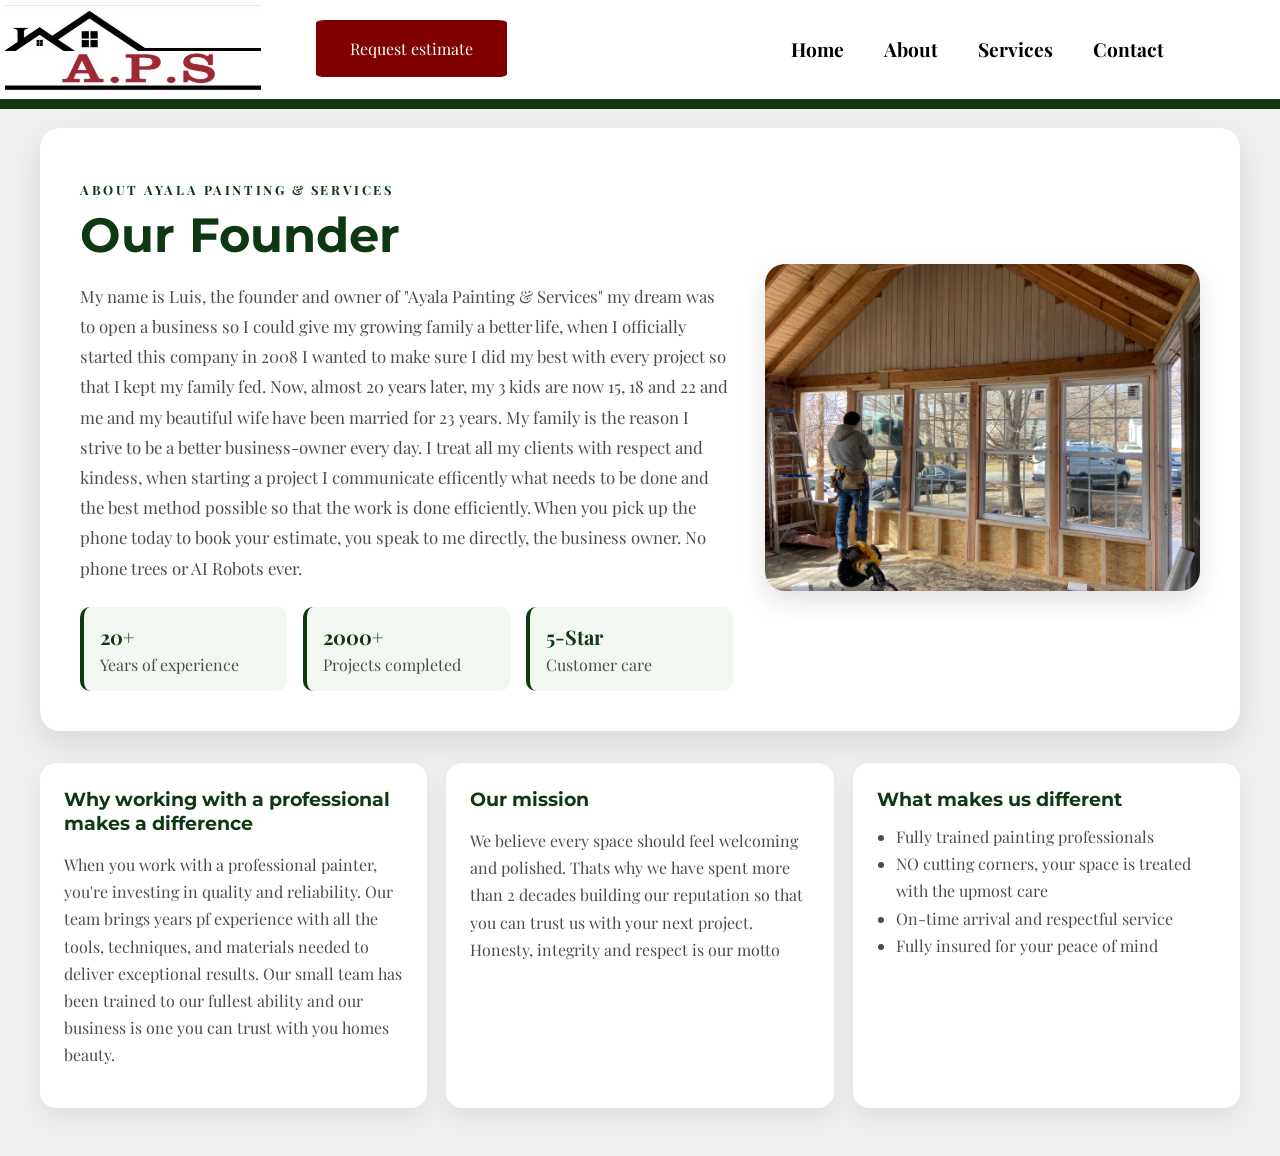
==== about-page.html @ bc52e9c2 "Initial website upload" ====
<!DOCTYPE html>
<html lang="en">
<head>
    <meta charset="UTF-8">
    <meta name="viewport" content="width=device-width, initial-scale=1.0">
    <title>About Us | Ayala's Painting & Services </title>
    <link rel="stylesheet" href="styles.css">
    <link rel="preconnect" href="https://fonts.googleapis.com">
    <link rel="preconnect" href="https://fonts.gstatic.com" crossorigin>
    <link href="https://fonts.googleapis.com/css2?family=Montserrat:ital,wght@0,100..900;1,100..900&family=Playfair+Display:ital,wght@0,400..900;1,400..900&display=swap" rel="stylesheet">
</head>
<body>
    <div id="header">
        <img class="logo" src="foldername/foldername/better-logo.jpg" width="20%" alt="Tealist logo">
        <div class="book-now">
            <a href="contact-us.html">Request estimate</a>
        </div>
        <div class="nav-bar">
            <ul>
                <li><a href="index.html">Home</a></li>
                <li><a href="about-page.html">About</a></li>
                <li><a href="services.html">Services</a></li>
                <li><a href="contact-us.html">Contact</a></li>
            </ul>
        </div>
    </div>

    <main class="about-page">
        <section class="about-hero">
            <div class="about-text">
                <p class="eyebrow">About Ayala Painting & Services</p>
                <h1>Our Founder</h1>
                <p class="about-intro">My name is Luis, the founder and owner of "Ayala Painting & Services" my dream was to open a business so I could give my growing family a better life, when I officially started this company
                     in 2008 I wanted to make sure I did my best with every project so that I kept my family fed. Now, almost 20 years later, 
                     my 3 kids are now 15, 18 and 22 and me and my beautiful wife have been married for 23 years. My family is the reason I strive to be a better business-owner every day. I treat all my clients with respect and kindess, when starting a project I communicate efficently what needs to be done and the best method possible so that the work is done efficiently. When you pick up the phone today to book your estimate, you speak to me directly, the business owner. No phone trees or AI Robots ever.

                <div class="about-meta">
                    <div>
                        <strong>20+</strong>
                        <p>Years of experience</p>
                    </div>
                    <div>
                        <strong>2000+</strong>
                        <p>Projects completed</p>
                    </div>
                    <div>
                        <strong>5-Star</strong>
                        <p>Customer care</p>
                    </div>
                </div>
            </div>

            <div class="about-photo">
                <img src="home-image.jpg" alt="Painting team in action">
            </div>
        </section>

        <section class="about-details">
            <article class="about-detail">
                <h2> Why working with a professional makes a difference</h2>
                <p>When you work with a professional painter, you're investing in quality and reliability. Our team brings years pf experience with all the tools, techniques, and materials needed to deliver exceptional results. Our small team has been trained to our fullest ability and our business is one you can trust with you homes beauty.</p>
            </article>
            <article class="about-detail">
                <h2>Our mission</h2>
                <p>We believe every space should feel welcoming and polished. Thats why we have spent more than 2 decades building our reputation so that you can trust us with your next project. Honesty, integrity and respect is our motto </p>
            </article>
            <article class="about-detail">
                <h2>What makes us different</h2>
                <ul>
                    <li>Fully trained painting professionals</li>
                    <li>NO cutting corners, your space is treated with the upmost care</li>
                    <li>On-time arrival and respectful service</li>
                    <li>Fully insured for your peace of mind</li>
                </ul>
            </article>
        </section>
    </main>
</body>
</html>
---- styles.css ----
body{
    font-family: 'Playfair Display', serif;
    margin: auto;
    max-width: 2000px;
    padding: 0px;
    background-color: #f0f0f0;

}
@media screen and (max-width: 1000px) {
    .logo{
        object-fit: contain;
        padding: 10px;
        margin: 10px;
    }
    body {
        padding: 60px;
        margin: 0;
        width: 100%;
        font-size: .8em;

        
    }
    #header {
        position: fixed;
        top: 0;
        left: 0;
        width: 98%;
        z-index: 1000;
    }
    home{
        padding: 0;
        margin: 0;
        width: 100%;
    }
}
@media screen and (max-width: 750px) {
    .logo{
        object-fit: contain;
        padding: 10px;
        margin: 10px;
    }
    body {
        padding: 100px 20px 20px 20px;
        margin: 0;
        width: 100%;
        font-size: .8em;

        
    }
    #header {
        position: fixed;
        top: 0;
        left: 0;
        width: 100%;
        z-index: 1000;
    }
    home{
        padding: 0;
        margin: 0;
        width: 100%;
    }
    .review-container{
        display: grid;
        grid-template-columns: 1fr;
        grid-template-rows: 1fr;
        gap: 10px;
        margin: 20px;
        padding: 20px;
        height: auto;
    }
    .review{
        grid-column: 1 / -1;
       
    }
    .after-quote{
        display: grid;
        grid-template-columns: 1fr;
        grid-template-rows: 1fr;
        gap: 10px;
        margin: 10px;
        padding: 10px;
        height: auto;
    }
    .before-after div img{
        display: grid;
        grid-column: 1;
        grid-row: 1;
        width: 100%;
        height: auto;
  
 
}

.service-area-container{
   
   
    width: 100%;
    margin:auto;
    padding: 20px;
    background-color: #0d3811;
   display: grid;
    grid-column: 1 / 1;
    grid-row: 1;
    grid-template-columns: 1fr;
    grid-template-rows: 1fr;
}
.service-area-container iframe{
    width: 50%;
    height: 300px;
    margin: auto;
    padding: auto;
    margin-top: 20px;
 
}
.nav-bar{
    flex-direction: column;
   display: flex;
   margin: auto;
    padding: 10px;
}
.about-us{
   display: flex;
    flex-direction: column;
    line-height: 1.5;
     display: grid;
    grid-tempalte-columns: 1fr;

}
.about-us img{
    width: 100%;
    height: auto;
    margin: 20px;
    padding: 10px;
    grid-column: 1;
    grid-row: 1;
   

  
}
.nav-bar ul{
    flex-direction: column;
    display: flex;
    margin: 10px;
    padding: 15px;
}
.nav-bar a:hover{
    background-color: #0d3811;
    color: white;
    transition: .2s ease-in-out;
}
}






.nav-bar a{
    text-decoration: none;

    color: black;
    padding: 10px ;
    margin:10px;
    font-weight: bold;
  
    width: 20px;
   



}

.nav-bar a:hover{
   background-color: #0d3811;
   color: white;
  transition: .2s ease-in-out;
  width: 30px;
  



}
#main-content{
    background: white;
    margin: 20px;
    width: 100%;


}
.navbar a::after{
    content: "";
    display: block;
    width: 0;
    height: 2px;
    background-color: #0d3811;
   transition: transform 1s ease-in-out;
   
   

}
.nav-bar{
    display: flex;  justify-content: space-between;  align-items: center;  padding: 1rem 2rem;
font-size: 1.2em;
margin: auto;
margin-right: 5%;


}

.nav-bar ul{
    list-style-type: none;
    display: flex;
    margin: 0 auto;


}

 #header{
    display: flex;
    background-color: white;
    margin: 0;
    border-bottom: 10px solid #0d3811;
    position: fixed;
    top: 0;
   width: 100%;
   z-index: 100;



}

#header h1{
    margin: 0;
    font-size: 1.5em
}
#home{
   padding: 20px;

    background-color: white;
    
 
}

.about-page {
    padding: 8rem 2rem 3rem;
    max-width: 1200px;
    margin: 0 auto;
}

.about-hero {
    display: grid;
    grid-template-columns: 1.2fr 0.8fr;
    gap: 2rem;
    align-items: center;
    background: white;
    padding: 2.5rem;
    border-radius: 20px;
    box-shadow: 0 12px 30px rgba(13, 56, 17, 0.12);
}

.about-text .eyebrow {
    text-transform: uppercase;
    letter-spacing: 0.2em;
    color: #0d3811;
    font-weight: 700;
    font-size: 0.8rem;
    margin-bottom: 0.5rem;
}

.about-text h1 {
    font-family: 'Montserrat', sans-serif;
    font-size: clamp(2rem, 4vw, 3rem);
    color: #0d3811;
    margin: 0 0 1rem;
}

.about-intro {
    font-size: 1.05rem;
    color: #4b4b4b;
    line-height: 1.8;
    margin-bottom: 1.5rem;
}

.about-meta {
    display: grid;
    grid-template-columns: repeat(3, minmax(0, 1fr));
    gap: 1rem;
}

.about-meta div {
    background: #f3f7f1;
    border-left: 4px solid #0d3811;
    padding: 1rem;
    border-radius: 10px;
}

.about-meta strong {
    display: block;
    font-size: 1.25rem;
    color: #0d3811;
    margin-bottom: 0.25rem;
}

.about-meta p {
    margin: 0;
    color: #4b4b4b;
}

.about-photo img {
    width: 100%;
    height: 100%;
    min-height: 320px;
    object-fit: cover;
    border-radius: 20px;
    box-shadow: 0 10px 25px rgba(0, 0, 0, 0.12);
}

.about-details {
    display: grid;
    grid-template-columns: repeat(3, minmax(0, 1fr));
    gap: 1.2rem;
    margin-top: 2rem;
}

.about-detail {
    background: white;
    padding: 1.5rem;
    border-radius: 16px;
    box-shadow: 0 10px 25px rgba(13, 56, 17, 0.08);
}

.about-detail h2 {
    font-family: 'Montserrat', sans-serif;
    font-size: 1.2rem;
    color: #0d3811;
    margin-top: 0;
    margin-bottom: 0.75rem;
}

.about-detail p,
.about-detail li {
    color: #4b4b4b;
    line-height: 1.7;
}

.about-detail ul {
    padding-left: 1.2rem;
    margin: 0;
}

@media screen and (max-width: 900px) {
    .about-hero {
        grid-template-columns: 1fr;
    }

    .about-details {
        grid-template-columns: 1fr;
    }
}

@media screen and (max-width: 600px) {
    .about-page {
        padding: 7rem 1rem 2rem;
    }

    .about-hero {
        padding: 1.25rem;
    }

    .about-meta {
        grid-template-columns: 1fr;
    }
}


}
.service-title{
    text-align: center;
    font-size: 3em;
    margin: 40px;
    padding: 20px;
    color: #0d3811;

 
    
}

.home-page-img{
    width: 50%;

}
#home{
    display: flex;
    justify-content: center;
    align-items: center;
}
.view-projects{
    background-color: white;
  


margin-top: 0 auto;
padding: 5px 5px;
display: flex;
justify-content: center;
align-items: center;



}
.view-projects:hover{
    background-color: white;
    box-shadow: 0 0 10px rgba(0, 0, 0, 0.5);
    border: 2px solid #0d3811;
    transition: .2s ease-in-out;
    
}

.icon {
border: solid black;  border-width: 0 3px 3px 0;  display: inline-block;  padding: 6px;  transform: rotate(-45deg);
display: flex;
align-items: center;

justify-content: center;
margin-left: 10px;


}
.icon:hover{
    animation: slideRight 1.2s ease-in-out;
    animation-fill-mode: forwards;
}

@keyframes slideRight {
  from {
    transform: translate(0);
  }
  to {
    transform: translate(10px);
     /* Adjust distance as needed */
  }
}
.estimate-btn{
    background-color: #0d3811;
    color: white;
    border: none;
    padding: 20px;
    margin: 20px;
    cursor: pointer;
    text-align: center;
    width: 80%;

}
.home-text{
font-size: 1em;
font-weight: normal;
margin: 20px;
padding: 10px;
}
.estimate-btn:hover{
    background-color: white;
    color: #0d3811;
  border:none;
  box-shadow: 0 0 10px rgba(0, 0, 0, 0.5);
  transform:   scale(1.0);
  transition: .2s ease-in-out;
  


}
.book-now a{
    background-color: #800000;
    border-radius: 5%;
  
  
    text-decoration: none;
    color: white;
display: flex;  justify-content: space-between;  align-items: center;  padding: 1rem 2rem;
margin-top: 20px;
margin-left: 50px;
border: 2px solid #800000;
}




























    




.book-now a:hover{
    background-color: white;
    color: #800000;
    transition: ease .2s;
    
    
}

.why-choose-us{
    background-color: #fff;
    margin: 20px 0;
    padding: 20px;

   




}
.why-choose-us h2{
    text-align: center;
font-size: 2em;

line-height: 1em;
margin: 20px;




}
.why-choose-us p{
    line-height: 2em;
    font-weight: normal;
    font-size: 1.3em;
    margin: 10px 0;
    text-align: center;
    color: black;

}
.why-choose-us ul{
    display: flex;
    justify-content: space-around;
    align-items: center;
    margin: auto;
    list-style-type: bullet;
    padding: 20px;
    margin: 0 auto;
    margin-bottom: 50px;
    background-color: #0d3811DF;
    color: white;
    

}
.why-choose-us ul li{
    font-size: 1.2em;
margin: 0 20px;
align-items: center;


}
.review-container{
    display: grid;
    grid-template-columns: 1fr 1fr;
    background-color: #800000;
    margin: 20px;
    padding: 20px;
    gap: 10px;
   height: auto;

   



}
.review{
    background-color: white;
    color: black;
    text-align: center;
    padding: 30px;
    margin: 10px;
    font-size: 1.3em;
      border-radius: 10px;



}



.business-icons{
    display: flex;
    justify-content: space-around;
    align-items: center;
    margin-top: 20px;
    margin: auto;
    margin-bottom: 100px;

}
.commitment{
    font-weight: bold;
    font-size: 3em;
    text-align: center;

margin: 10px;

}
hr{
    width: 50%;
    margin: 20px auto;
}
.commitment > span{
font-weight: bold;

}

.image-gallery{
width: 100%;
height: 100%;
display: grid;
grid-template-columns: 1fr 1fr 1fr;
grid-template-rows: 1fr 1fr 1fr;
gap: 10px;



}
.logo{
    margin: 5px;

}

#main-content{
    margin: 20px 0;
    

}

.our-services > h2{
font-size: 2em;
text-align: center;
margin-bottom: 100px;
line-height: 1.5;
margin-top: 200px;



}

 .services-list{
    margin: 0 auto;
    display: grid;
    grid-template-columns: 1fr 1fr 1fr;
    grid-template-rows: 1fr;
    gap: 10px;
    margin-bottom: 300px;
    
}
.services-list > div{
border: 2px solid black;
padding: 10px;
box-shadow: 0 0 10px rgba(0, 0, 0, 0.8);
font-weight: normal;

}

.services-list > div:hover{
    background-color: #f0f0f0;
    box-shadow: 0 0 10px rgba(177, 25, 25, 0.5);
    transition: .2s ease-in-out;
    transform: scale(.95);
    border: 2px solid #800000;
    
}

.services-list  img{

width: 100%;
height: 100%;

margin: 0 auto;




}
.services-list h3{
    font-size: 1.5em;
    text-align: center;
    margin: auto;
    margin-bottom: 80px;

}


 .services-list li{
    margin: auto;
  
 }
.before-after{
    display: grid;
    grid-template-columns: 1fr 1fr;
    grid-template-rows: 1fr;
    column-gap: 10px;
    margin: 10px;

    
    
}
.before-after > h3{
   grid-row-start: 1;
   text-align: center;
   margin-bottom: 10px;
}


.insurance h4{
    font-size: 2em;
    text-align: center;
}
.insurance p{
    margin-bottom: 175px;
    font-size: 1.3em;
    margin: 20px;
    padding: 10px;


}

.contact-container{
    font-size: 1.2em;
    margin: auto;
    background-color: #0d3811;
    padding: 20px;
    display: grid;
    grid-template-columns: 1fr 1fr;
    grid-template-rows: auto;
    width: 96%;

}

.contact-container h6{
    font-size: 1.8em;
    margin: auto;
    padding: auto;
    

}
.contact-notice{
    background-color: white;
    padding: 10px;
    margin: auto;
    width: 80%;
    height: 90%;

}

.contact-notice p{
    font-size: 1.2em;
   
    margin: 20px;
    padding: 20px;
    color: black;
    display: flex;
    justify-content: center;    
    align-items: center;


}
.contact-container p{
  
font-size: 1em;


}

.contact-container .contact-text{
    background-color: white;
   
    margin: 0;


}



.phone{
    background: green;
    font-family: sans-serif;
    color: white;
    text-align: center;
    padding: 5px;
    margin: 5px;
    

}
.phone a{
    text-decoration: none;
    color: black;
}

.email-2{
    background: green;
    font-family: sans-serif;
    color: white;
    text-align: center;
    padding: 30px;
    margin: 5px;


}
.email-2 a{
    text-decoration: none;
    color: black;
}
.email-2:hover{
    background-color: white;
    color: red;
    transition: .2s ease-in-out;
    box-shadow: 0 0 10px rgba(0, 0, 0, 0.5);
}
.phone:hover{
    background-color: white;
    color: green;
    transition: .2s ease-in-out;
    box-shadow: 0 0 10px rgba(0, 0, 0, 0.5);
}





.service-area-container iframe{
   

    border: none;
    margin: auto;
    padding: auto;
    margin-top: 20px;

}
.service-area ul{
    list-style-type: bullet;
    margin: auto;
    padding: 20px;
    font-size: 1.3em;
    line-height: 2em;

}
.service-area-container{
    display: grid;
    grid-template-columns: 1fr 1fr;
    grid-template-rows: 1fr;
    gap: 10px;
    justify-content: center;
    align-items: center;
    margin: auto;
    padding: 20px;
        background-color: #0d3811;
    color: white;
   
  
  
    font-size: 1.2em;
}
.services-list a{
    text-decoration: none;
    color: #0d3811;
}
.our-services h2{
    background-color: #800000;
    color: white;
    margin: 5px;
    margin-bottom: 20px;
    padding: 10px;
    margin-top: 200px;

}

.about-us h2{
    background-color: #800000;
    color: white;
    margin: 5px;
    margin-bottom: 20px;
    padding: 10px;
    margin-top: 200px;

}
.about-us p{
    font-size: 1.2em;
    line-height: 2em;
    margin: 20px;
    padding: 10px;
    background-color: smokewhite;
}
.about-btn p{
    background-color: #0d3811;
    color: white;
    padding: 10px;
    margin: 20px;
    text-align: center;
    width: 200px;
}
.about-btn p:hover{
    background-color: white;
    color: #0d3811;
    transition: .2s ease-in-out;
    box-shadow: 0 0 10px rgba(0, 0, 0, 0.5);
}

.about-us img{
    width: 80%;
    height: auto;
    margin: 20px;
    padding: 10px;
}
.about-us{
    display: grid;
    grid-template-columns: 1fr 1fr;
}

@media screen and (max-width: 900px) {
    html {
        font-size: 16px;
    }

    body {
        margin: 0;
        padding: 140px 0 0;
        min-width: 0;
    }

    img, picture, video, iframe, embed, object {
        max-width: 100%;
        height: auto;
    }

    #header {
        display: flex;
        flex-wrap: wrap;
        justify-content: space-between;
        align-items: center;
        padding: 0.75rem 1rem;
        gap: 0.75rem;
    }

    .logo {
        max-width: 180px;
        width: auto;
        margin: 0;
    }

    .book-now {
        width: 100%;
        text-align: center;
    }

    .book-now a {
        width: auto;
        padding: 0.8rem 1rem;
        margin: 0.5rem auto;
        display: inline-block;
    }

    .nav-bar {
        width: 100%;
        margin: 0;
    }

    .nav-bar ul {
        flex-direction: row;
        flex-wrap: wrap;
        justify-content: center;
        gap: 0.5rem;
        margin: 0;
        padding: 0;
    }

    .nav-bar li {
        margin: 0;
    }

    .nav-bar a {
        padding: 0.75rem 1rem;
        margin: 0;
        font-size: 0.95rem;
    }

    #home {
        display: flex;
        flex-direction: column;
        align-items: center;
        text-align: center;
        padding: 1rem;
    }

    .home-page-img {
        width: 100%;
    }

    .home-text {
        width: 100%;
        padding: 1rem;
    }

    .estimate-btn,
    .about-btn p,
    .book-now a {
        width: auto;
        max-width: 100%;
    }

    .service-title,
    .why-choose-us h2,
    .insurance h4,
    .contact-container h6,
    .about-us h2 {
        font-size: clamp(1.4rem, 4vw, 2rem);
    }

    .review-container {
        grid-template-columns: 1fr;
        padding: 1rem;
        margin: 1rem 0;
    }

    .before-after {
        grid-template-columns: 1fr;
    }

    .before-after > h3,
    .before-after > div {
        width: 100%;
    }

    .services-list {
        grid-template-columns: 1fr;
        gap: 1rem;
        margin-bottom: 2rem;
        padding: 0 1rem;
    }

    .services-list > div {
        max-width: 100%;
        margin: 0 auto;
    }

    .service-area-container,
    .contact-container,
    .about-us,
    .why-choose-us ul,
    .image-gallery {
        grid-template-columns: 1fr;
    }

    .service-area-container {
        padding: 1rem;
        gap: 1rem;
    }

    .service-area-container iframe {
        width: 100%;
        min-height: 320px;
        height: auto;
    }

    .contact-container {
        width: 100%;
        padding: 1rem;
        gap: 1rem;
    }

    .contact-notice {
        width: 100%;
        margin: 0;
    }

    .business-icons {
        flex-direction: column;
        gap: 1rem;
    }

    .why-choose-us ul {
        flex-direction: column;
        align-items: flex-start;
        padding: 1rem;
    }

    .about-us {
        grid-template-columns: 1fr;
    }

    .about-us img {
        width: 100%;
        max-width: 420px;
        margin: 0 auto 1rem;
    }

    .about-page {
        padding: 3rem 1rem 2rem;
    }

    .about-hero,
    .about-details {
        grid-template-columns: 1fr;
    }

    .about-meta {
        grid-template-columns: 1fr;
    }

    .service-area ul {
        padding: 1rem;
    }

    footer {
        padding: 1rem;
        text-align: center;
    }
}
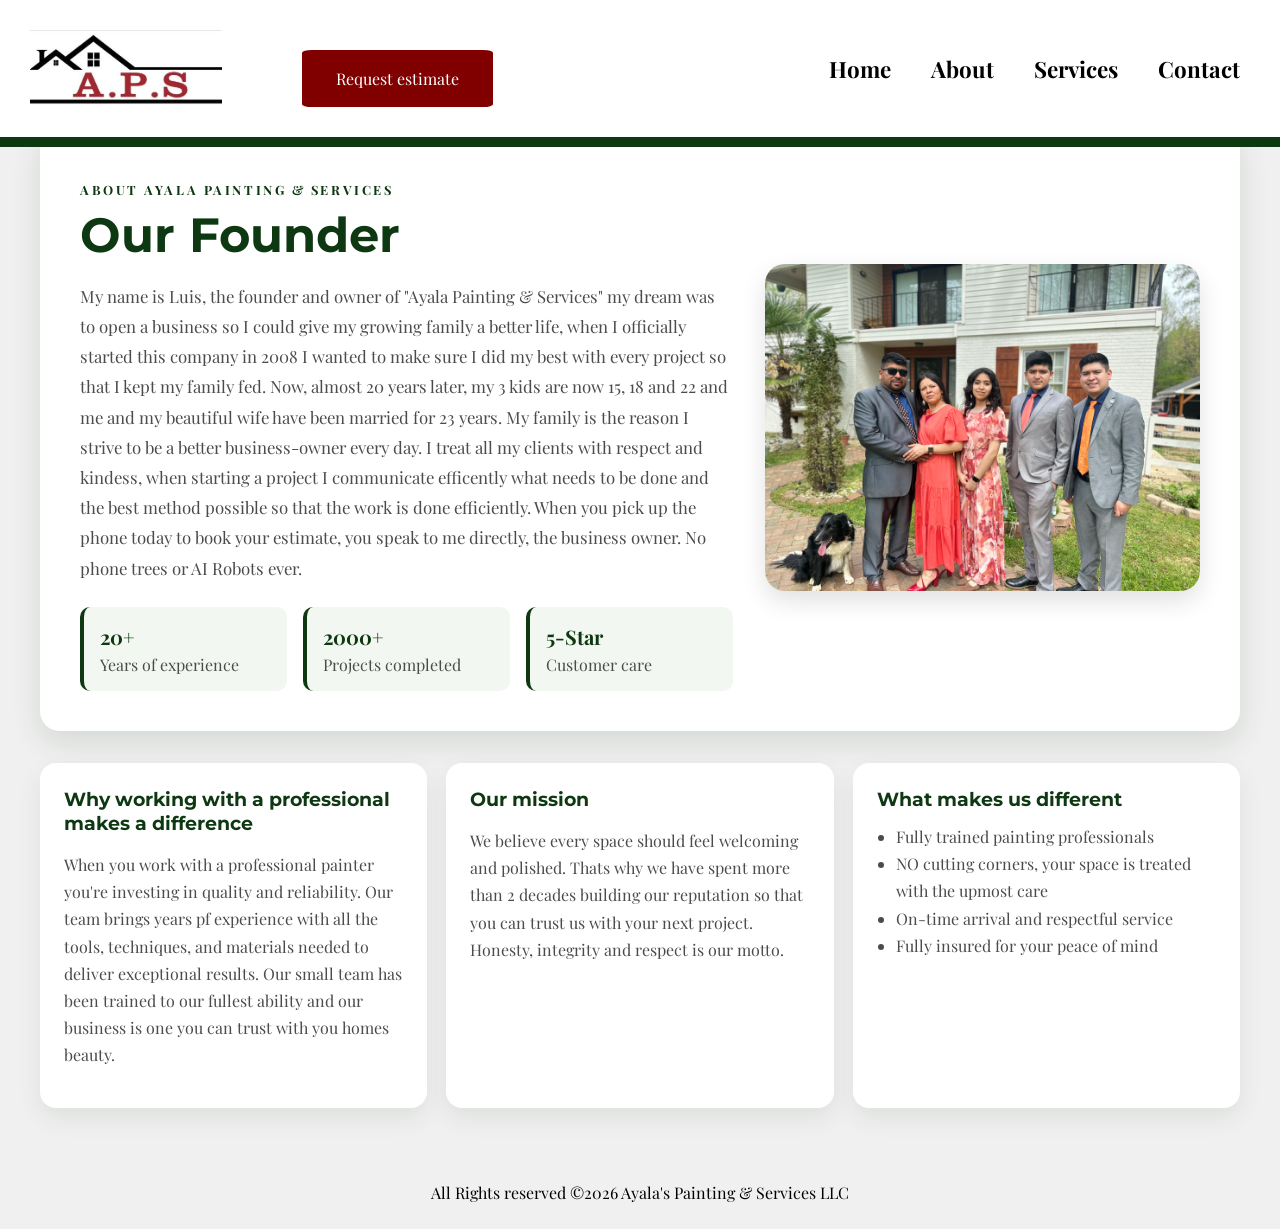
==== commit 5916fb82: "test commit  2.0" ====
--- a/about-page.html
+++ b/about-page.html
@@ -3,20 +3,36 @@
 <head>
     <meta charset="UTF-8">
     <meta name="viewport" content="width=device-width, initial-scale=1.0">
-    <title>About Us | Ayala's Painting & Services </title>
+    <title>About Us | Ayala's Painting and Services </title>
     <link rel="stylesheet" href="styles.css">
     <link rel="preconnect" href="https://fonts.googleapis.com">
     <link rel="preconnect" href="https://fonts.gstatic.com" crossorigin>
     <link href="https://fonts.googleapis.com/css2?family=Montserrat:ital,wght@0,100..900;1,100..900&family=Playfair+Display:ital,wght@0,400..900;1,400..900&display=swap" rel="stylesheet">
 </head>
+<!-- Google tag (gtag.js) -->
+<script async src="https://www.googletagmanager.com/gtag/js?id=G-82DNTPG3P6"></script>
+<script>
+  window.dataLayer = window.dataLayer || [];
+  function gtag(){dataLayer.push(arguments);}
+  gtag('js', new Date());
+
+  gtag('config', 'G-82DNTPG3P6');
+</script>
 <body>
     <div id="header">
-        <img class="logo" src="foldername/foldername/better-logo.jpg" width="20%" alt="Tealist logo">
-        <div class="book-now">
-            <a href="contact-us.html">Request estimate</a>
+        <div class="logo-container">
+            <img class="logo" src="foldername/foldername/better-logo.jpg" width="20%" alt="Tealist logo">
+            <div class="book-now">
+                <a href="contact-us.html">Request estimate</a>
+            </div>
         </div>
         <div class="nav-bar">
-            <ul>
+            <button class="nav-toggle" type="button" aria-expanded="false" aria-controls="site-nav">
+                <span></span>
+                <span></span>
+                <span></span>
+            </button>
+            <ul id="site-nav">
                 <li><a href="index.html">Home</a></li>
                 <li><a href="about-page.html">About</a></li>
                 <li><a href="services.html">Services</a></li>
@@ -51,18 +67,18 @@
             </div>
 
             <div class="about-photo">
-                <img src="home-image.jpg" alt="Painting team in action">
+                <img src="foldername/foldername/about us image .jpeg   " alt="Painting team in action">
             </div>
         </section>
 
         <section class="about-details">
             <article class="about-detail">
                 <h2> Why working with a professional makes a difference</h2>
-                <p>When you work with a professional painter, you're investing in quality and reliability. Our team brings years pf experience with all the tools, techniques, and materials needed to deliver exceptional results. Our small team has been trained to our fullest ability and our business is one you can trust with you homes beauty.</p>
+                <p>When you work with a professional painter you're investing in quality and reliability. Our team brings years pf experience with all the tools, techniques, and materials needed to deliver exceptional results. Our small team has been trained to our fullest ability and our business is one you can trust with you homes beauty.</p>
             </article>
             <article class="about-detail">
                 <h2>Our mission</h2>
-                <p>We believe every space should feel welcoming and polished. Thats why we have spent more than 2 decades building our reputation so that you can trust us with your next project. Honesty, integrity and respect is our motto </p>
+                <p>We believe every space should feel welcoming and polished. Thats why we have spent more than 2 decades building our reputation so that you can trust us with your next project. Honesty, integrity and respect is our motto. </p>
             </article>
             <article class="about-detail">
                 <h2>What makes us different</h2>
@@ -75,6 +91,10 @@
             </article>
         </section>
     </main>
+    <script src="script.js"></script>
+    <footer> 
+    <p>All Rights reserved ©2026 Ayala's Painting & Services LLC</p>
+</footer>
 </body>
 </html>
 
--- a/styles.css
+++ b/styles.css
@@ -1,154 +1,20 @@
 body{
     font-family: 'Playfair Display', serif;
     margin: auto;
-    max-width: 2000px;
+    max-width: 100%;
     padding: 0px;
     background-color: #f0f0f0;
 
 }
-@media screen and (max-width: 1000px) {
-    .logo{
-        object-fit: contain;
-        padding: 10px;
-        margin: 10px;
-    }
-    body {
-        padding: 60px;
-        margin: 0;
-        width: 100%;
-        font-size: .8em;
-
-        
-    }
-    #header {
-        position: fixed;
-        top: 0;
-        left: 0;
-        width: 98%;
-        z-index: 1000;
-    }
-    home{
-        padding: 0;
-        margin: 0;
-        width: 100%;
-    }
-}
-@media screen and (max-width: 750px) {
-    .logo{
-        object-fit: contain;
-        padding: 10px;
-        margin: 10px;
-    }
-    body {
-        padding: 100px 20px 20px 20px;
-        margin: 0;
-        width: 100%;
-        font-size: .8em;
-
-        
-    }
-    #header {
-        position: fixed;
-        top: 0;
-        left: 0;
-        width: 100%;
-        z-index: 1000;
-    }
-    home{
-        padding: 0;
-        margin: 0;
-        width: 100%;
-    }
-    .review-container{
-        display: grid;
-        grid-template-columns: 1fr;
-        grid-template-rows: 1fr;
-        gap: 10px;
-        margin: 20px;
-        padding: 20px;
-        height: auto;
-    }
-    .review{
-        grid-column: 1 / -1;
-       
-    }
-    .after-quote{
-        display: grid;
-        grid-template-columns: 1fr;
-        grid-template-rows: 1fr;
-        gap: 10px;
-        margin: 10px;
-        padding: 10px;
-        height: auto;
-    }
-    .before-after div img{
-        display: grid;
-        grid-column: 1;
-        grid-row: 1;
-        width: 100%;
-        height: auto;
-  
- 
-}
-
-.service-area-container{
-   
-   
-    width: 100%;
-    margin:auto;
-    padding: 20px;
-    background-color: #0d3811;
-   display: grid;
-    grid-column: 1 / 1;
-    grid-row: 1;
-    grid-template-columns: 1fr;
-    grid-template-rows: 1fr;
-}
-.service-area-container iframe{
-    width: 50%;
-    height: 300px;
-    margin: auto;
-    padding: auto;
-    margin-top: 20px;
- 
-}
-.nav-bar{
-    flex-direction: column;
-   display: flex;
-   margin: auto;
+footer p{
+    text-align: center;
+    font-size: 1em;
+    color: black;
     padding: 10px;
 }
-.about-us{
-   display: flex;
-    flex-direction: column;
-    line-height: 1.5;
-     display: grid;
-    grid-tempalte-columns: 1fr;
-
-}
-.about-us img{
-    width: 100%;
-    height: auto;
-    margin: 20px;
-    padding: 10px;
-    grid-column: 1;
-    grid-row: 1;
-   
-
-  
-}
-.nav-bar ul{
-    flex-direction: column;
-    display: flex;
-    margin: 10px;
-    padding: 15px;
-}
-.nav-bar a:hover{
-    background-color: #0d3811;
-    color: white;
-    transition: .2s ease-in-out;
-}
-}
+
+
+
 
 
 
@@ -184,6 +50,7 @@
     background: white;
     margin: 20px;
     width: 100%;
+   
 
 
 }
@@ -199,20 +66,39 @@
 
 }
 .nav-bar{
-    display: flex;  justify-content: space-between;  align-items: center;  padding: 1rem 2rem;
-font-size: 1.2em;
-margin: auto;
-margin-right: 5%;
-
-
+    display: flex; 
+    justify-content: space-evenly;
+    font-size: 1.4em;
+    margin: auto;
+    margin-right: 20px;
 }
 
 .nav-bar ul{
     list-style-type: none;
     display: flex;
     margin: 0 auto;
-
-
+}
+.view-projects h2{
+   text-decoration: none;
+   color: black;
+ 
+
+}
+
+.nav-toggle {
+    display: none;
+    border: none;
+    background: transparent;
+    padding: 0.4rem;
+    cursor: pointer;
+}
+
+.nav-toggle span {
+    display: block;
+    width: 24px;
+    height: 2px;
+    background-color: #0d3811;
+    margin: 4px 0;
 }
 
  #header{
@@ -228,15 +114,49 @@
 
 
 }
+.logo-container{
+    display: flex;
+    margin: 10px;
+    padding: 10px;
+  
+
+}
+.logo-container p{
+    font-size: 1.5em;
+    font-weight: bold;
+    color: #0d3811;
+    margin: 10px;
+    padding: 10px;
+   display: flex;
+    justify-content: center;
+    align-items: center;
+
+}
+.logo-container .book-now{
+    margin-left: 10px;
+    padding: 10px;
+    display: flex;
+    justify-content: center;
+    align-items: center;
+    object-fit: contain;
+
+}
+.logo-container  img{
+    width: 12em;
+    height: auto;
+    margin: 0 auto;
+    padding: 10px;
+}
 
 #header h1{
     margin: 0;
     font-size: 1.5em
 }
 #home{
-   padding: 20px;
+   padding: 0px;
 
     background-color: white;
+    padding-top: 140px;
     
  
 }
@@ -348,32 +268,10 @@
     margin: 0;
 }
 
-@media screen and (max-width: 900px) {
-    .about-hero {
-        grid-template-columns: 1fr;
-    }
-
-    .about-details {
-        grid-template-columns: 1fr;
-    }
-}
-
-@media screen and (max-width: 600px) {
-    .about-page {
-        padding: 7rem 1rem 2rem;
-    }
-
-    .about-hero {
-        padding: 1.25rem;
-    }
-
-    .about-meta {
-        grid-template-columns: 1fr;
-    }
-}
-
-
-}
+
+
+
+
 .service-title{
     text-align: center;
     font-size: 3em;
@@ -662,12 +560,19 @@
 }
 
  .services-list{
-    margin: 0 auto;
+    margin: auto;
     display: grid;
     grid-template-columns: 1fr 1fr 1fr;
     grid-template-rows: 1fr;
     gap: 10px;
     margin-bottom: 300px;
+    background-color: #0d3811;
+    width: 100%;
+    height: 100%;
+    padding-top: 20px;
+    padding-bottom: 20px
+    ;
+    
     
 }
 .services-list > div{
@@ -675,6 +580,11 @@
 padding: 10px;
 box-shadow: 0 0 10px rgba(0, 0, 0, 0.8);
 font-weight: normal;
+background-color: white;
+
+
+
+
 
 }
 
@@ -714,12 +624,17 @@
 .before-after{
     display: grid;
     grid-template-columns: 1fr 1fr;
-    grid-template-rows: 1fr;
+    grid-template-rows: 1fr ;
     column-gap: 10px;
     margin: 10px;
 
     
     
+}
+.before-after img{
+    width: 100%;
+    height: auto;
+    margin: 0 auto;
 }
 .before-after > h3{
    grid-row-start: 1;
@@ -747,7 +662,7 @@
     background-color: #0d3811;
     padding: 20px;
     display: grid;
-    grid-template-columns: 1fr 1fr;
+    grid-template-columns: 1fr;
     grid-template-rows: auto;
     width: 96%;
 
@@ -760,27 +675,9 @@
     
 
 }
-.contact-notice{
-    background-color: white;
-    padding: 10px;
-    margin: auto;
-    width: 80%;
-    height: 90%;
-
-}
-
-.contact-notice p{
-    font-size: 1.2em;
-   
-    margin: 20px;
-    padding: 20px;
-    color: black;
-    display: flex;
-    justify-content: center;    
-    align-items: center;
-
-
-}
+
+
+
 .contact-container p{
   
 font-size: 1em;
@@ -796,7 +693,45 @@
 
 }
 
-
+.contact-container .contact-form {
+    display: grid;
+    columns: 1fr;
+    rows: auto;
+    gap: 12px;
+    margin: 20px;
+}
+
+.contact-container .contact-form label {
+    display: block;
+    font-weight: 600;
+    margin-bottom: 6px;
+    color: #0d3811;
+}
+
+.contact-container .contact-form input,
+.contact-container .contact-form textarea {
+    width: 100%;
+    padding: 10px 12px;
+    border: 1px solid #cbd5c0;
+    border-radius: 6px;
+    box-sizing: border-box;
+    font-size: 0.95rem;
+}
+
+.contact-container .contact-form textarea {
+    min-height: 120px;
+    resize: vertical;
+}
+
+.contact-container .contact-form button {
+    width: fit-content;
+    padding: 10px 18px;
+    border: none;
+    border-radius: 6px;
+    background-color: #0d3811;
+    color: white;
+    cursor: pointer;
+}
 
 .phone{
     background: green;
@@ -933,7 +868,7 @@
     grid-template-columns: 1fr 1fr;
 }
 
-@media screen and (max-width: 900px) {
+@media screen and (min-width: 400px) and (max-width: 768px) {
     html {
         font-size: 16px;
     }
@@ -950,13 +885,13 @@
     }
 
     #header {
-        display: flex;
-        flex-wrap: wrap;
-        justify-content: space-between;
-        align-items: center;
-        padding: 0.75rem 1rem;
-        gap: 0.75rem;
-    }
+   display: grid;
+   columns: 1fr;
+   rows: auto;
+
+    }
+   
+    
 
     .logo {
         max-width: 180px;
@@ -967,6 +902,42 @@
     .book-now {
         width: 100%;
         text-align: center;
+     
+    }
+    #header{
+ display: grid;
+
+    }
+    .logo-container{
+        display: grid;
+        grid-template-columns: 1fr 1fr;
+        grid-template-rows: auto;
+        gap: 10px;
+        align-items: center;
+        justify-content: center;
+        margin: 0 auto;
+        padding: 0.5rem 1rem;
+    }
+    .logo-container p {
+        font-size: 1.2rem;
+        margin: 0;
+        padding: 0;
+    }
+    .logo-container img {
+        max-width: 150px;
+        width: auto;
+        margin: 0 auto;
+    }
+    .logo-text {
+        display: flex;
+        flex-direction: column;
+        align-items: center;
+        justify-content: center;
+        font-size: 1rem;
+        margin-top: 0;
+        padding: 0;
+   
+
     }
 
     .book-now a {
@@ -978,16 +949,37 @@
 
     .nav-bar {
         width: 100%;
+        margin: 2px;
+        
+        flex-direction: column;
+        align-items: flex-end;
+    }
+
+    .nav-toggle {
+        display: block;
+        margin: 0.5rem;
+      
+    }
+    .nav-bar button{
+        margin-right: 40px;
+
+    }
+
+    .nav-bar ul {
+        display: none;
+        flex-direction: column;
+        width: 100%;
+        gap: 0.35rem;
+        padding: 0.5rem 0 0;
         margin: 0;
     }
 
-    .nav-bar ul {
-        flex-direction: row;
-        flex-wrap: wrap;
-        justify-content: center;
-        gap: 0.5rem;
+    .nav-bar.open ul {
+        display: flex;
         margin: 0;
-        padding: 0;
+        align-items: left;
+        ;
+
     }
 
     .nav-bar li {
@@ -997,7 +989,9 @@
     .nav-bar a {
         padding: 0.75rem 1rem;
         margin: 0;
-        font-size: 0.95rem;
+        font-size: 1rem;
+        display: flex;
+        justify-content: center;
     }
 
     #home {
@@ -1020,8 +1014,27 @@
     .estimate-btn,
     .about-btn p,
     .book-now a {
-        width: auto;
+        width: 50%;
         max-width: 100%;
+        margin: 0.5rem auto;
+        display: flex;
+        justify-content: center;
+        
+        
+
+    }
+   
+
+       
+    .logo-container {
+        display: flex;
+       flex-direction: row;
+        justify-content: space-between;
+        align-items: center;
+        width: 100%;
+        margin: 0 auto;
+        padding: 0.5rem 1rem;
+
     }
 
     .service-title,
@@ -1044,20 +1057,34 @@
 
     .before-after > h3,
     .before-after > div {
-        width: 100%;
+        grid-column: 1;
+        text-align: center;
+        grid-row: auto;
     }
 
     .services-list {
         grid-template-columns: 1fr;
         gap: 1rem;
         margin-bottom: 2rem;
-        padding: 0 1rem;
+        padding: 0;
     }
 
     .services-list > div {
         max-width: 100%;
-        margin: 0 auto;
-    }
+        margin: 20px;
+        
+    }
+    .services-list li{
+        font-size: 1.3rem;
+        line-height: 1.5;
+  display: inline-block;
+      
+        margin-left: 1rem;
+        margin-bottom: 0.5rem;
+
+        
+    }
+ 
 
     .service-area-container,
     .contact-container,
@@ -1079,7 +1106,7 @@
     }
 
     .contact-container {
-        width: 100%;
+        width: 98%;
         padding: 1rem;
         gap: 1rem;
     }
@@ -1090,7 +1117,7 @@
     }
 
     .business-icons {
-        flex-direction: column;
+        flex-direction: row;
         gap: 1rem;
     }
 
@@ -1131,5 +1158,38 @@
         padding: 1rem;
         text-align: center;
     }
-}
-
+
+    .whychoose-us ul li {
+        font-size: 1rem;
+        margin: 0.5rem 0;
+        justify-content: center;
+        felx-direction: column;
+
+    }
+
+}
+
+@media screen and (min-width: 769px) and (max-width: 1024px) {
+    .services-list li {
+        font-size: 1.2rem;
+        line-height: 1.5;
+        display: block;
+margin-left: 1rem;
+        margin-bottom: 0.5rem;
+    }
+    .nav-bar ul{
+        display: block;
+        margin: 10px;
+        padding: 10px;
+       
+
+    }
+    .nav-bar a{
+ padding-bottom: 10px;
+ margin-bottom: 10px;
+      
+    
+   
+
+    }
+}
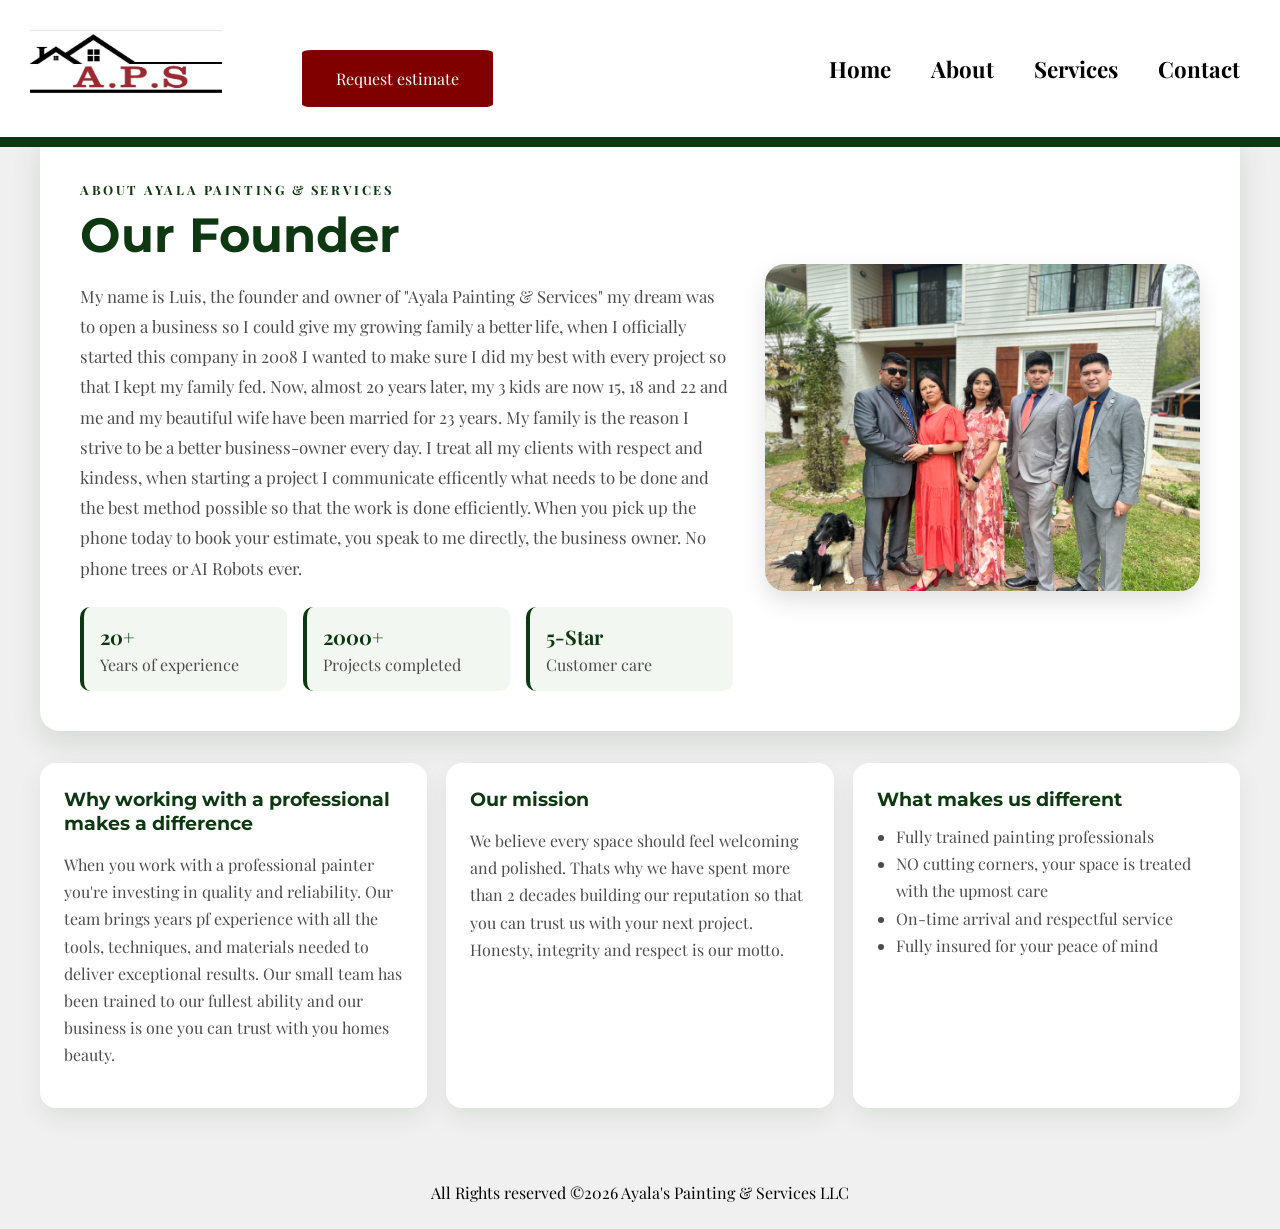
==== commit 8cf16612: "Aug 11, 2026, 1:18 PM" ====
--- a/about-page.html
+++ b/about-page.html
@@ -21,7 +21,8 @@
 <body>
     <div id="header">
         <div class="logo-container">
-            <img class="logo" src="foldername/foldername/better-logo.jpg" width="20%" alt="Tealist logo">
+            <a href="index.html">
+            <img class="logo" src="foldername/foldername/better-logo.jpg" width="20%" alt="Tealist logo" > </a>
             <div class="book-now">
                 <a href="contact-us.html">Request estimate</a>
             </div>
--- a/styles.css
+++ b/styles.css
@@ -4,6 +4,7 @@
     max-width: 100%;
     padding: 0px;
     background-color: #f0f0f0;
+    color: black;
 
 }
 footer p{
@@ -12,12 +13,20 @@
     color: black;
     padding: 10px;
 }
-
-
-
-
-
-
+p{
+    color: black;
+    
+}
+
+
+
+
+.about-us a{
+    text-decoration: none;
+}
+.about-us{
+    padding-bottom: 100px;
+}
 
 
 
@@ -658,13 +667,13 @@
 
 .contact-container{
     font-size: 1.2em;
-    margin: auto;
+    margin: 0;
     background-color: #0d3811;
-    padding: 20px;
+    padding: 0px;
     display: grid;
     grid-template-columns: 1fr;
     grid-template-rows: auto;
-    width: 96%;
+    width: 100%;
 
 }
 
@@ -900,9 +909,13 @@
     }
 
     .book-now {
+        display: flex;
+        justify-content: center;
+        align-items: center;
         width: 100%;
         text-align: center;
-     
+        position: relative;
+        z-index: 101;
     }
     #header{
  display: grid;
@@ -1166,6 +1179,23 @@
         felx-direction: column;
 
     }
+    .contact-container{
+        width: 96%;
+
+    }
+    .contact-container h6{
+        font-size: 2rem;
+        margin-bottom: 1rem;
+        text-align: center;
+        margin-top: 1rem;
+
+}
+.contact-container p{
+    font-size: 1rem;
+    line-height: 1.5;
+    text-align: center;
+    margin: 0 auto;
+    padding: 0.5rem;
 
 }
 
@@ -1192,4 +1222,8 @@
    
 
     }
+}
+
+@media screen and (max-width: 500px) {
+
 }
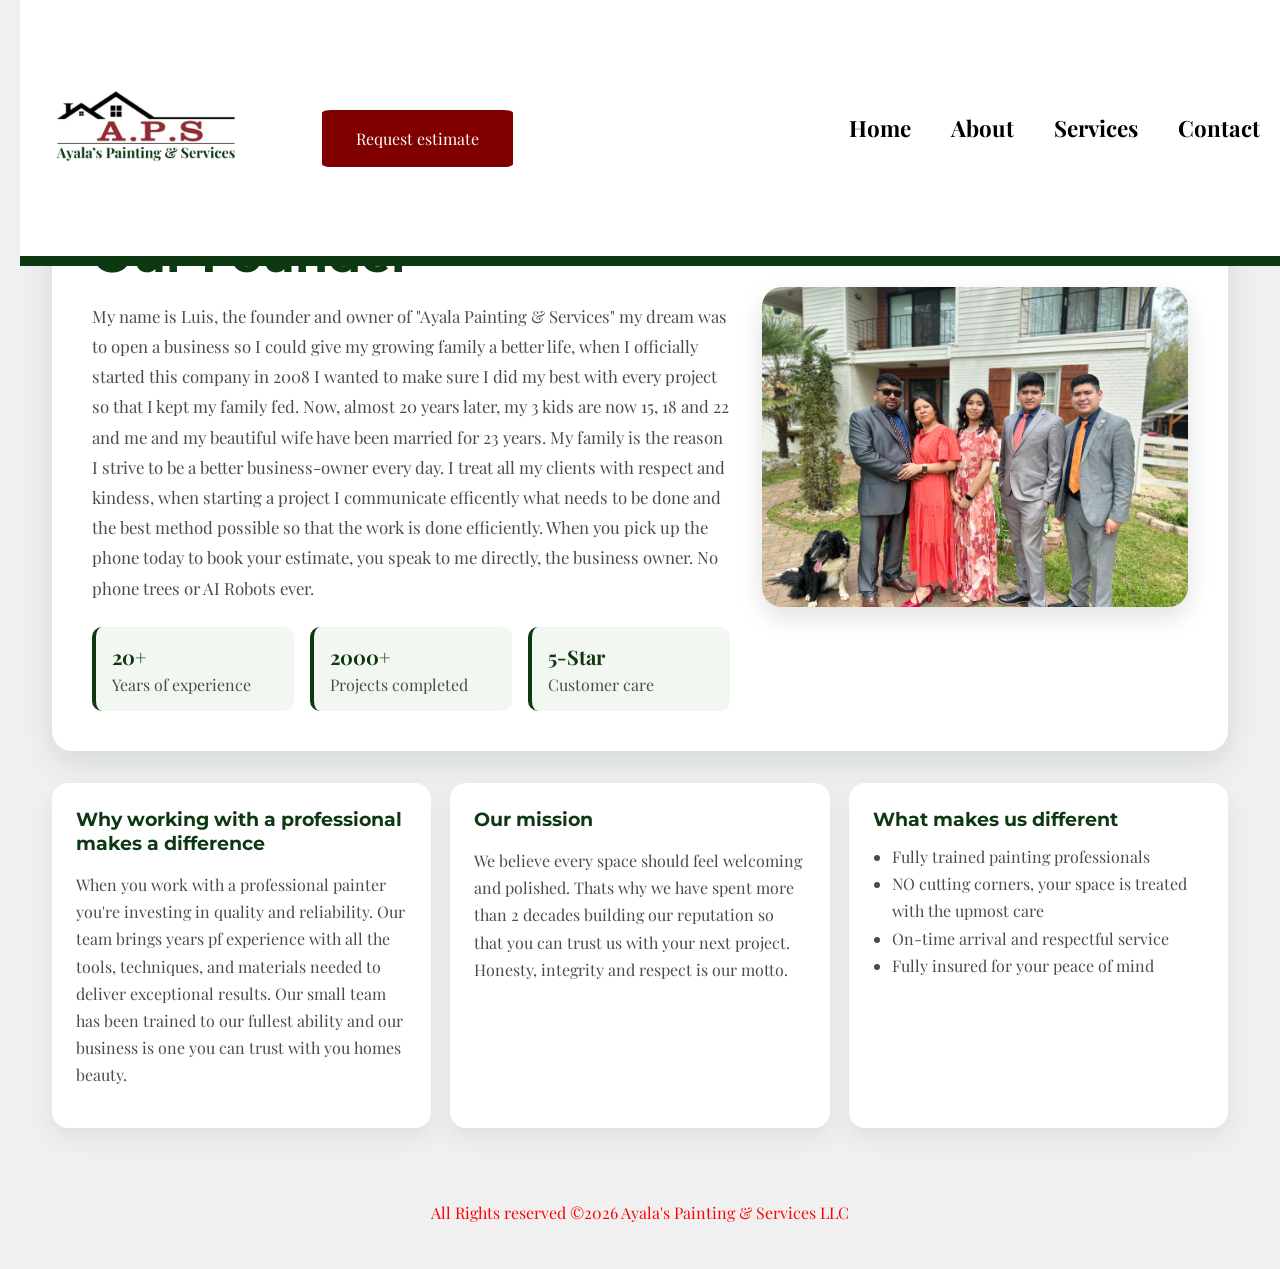
==== commit 477ccf5b: "Aug 27, 2026, 4:29 PM" ====
--- a/about-page.html
+++ b/about-page.html
@@ -22,7 +22,7 @@
     <div id="header">
         <div class="logo-container">
             <a href="index.html">
-            <img class="logo" src="foldername/foldername/better-logo.jpg" width="20%" alt="Tealist logo" > </a>
+            <img class="logo" src="foldername/foldername/officiallogo.jpeg" width="20%" alt="Tealist logo" > </a>
             <div class="book-now">
                 <a href="contact-us.html">Request estimate</a>
             </div>
--- a/styles.css
+++ b/styles.css
@@ -2,7 +2,7 @@
     font-family: 'Playfair Display', serif;
     margin: auto;
     max-width: 100%;
-    padding: 0px;
+    padding: 20px;
     background-color: #f0f0f0;
     color: black;
 
@@ -10,7 +10,7 @@
 footer p{
     text-align: center;
     font-size: 1em;
-    color: black;
+    color: red;
     padding: 10px;
 }
 p{
@@ -163,11 +163,16 @@
 }
 #home{
    padding: 0px;
+   margin: 0px;
 
     background-color: white;
     padding-top: 140px;
     
  
+}
+.view-projects h2{
+    text-decoration: none;
+    color: black;
 }
 
 .about-page {
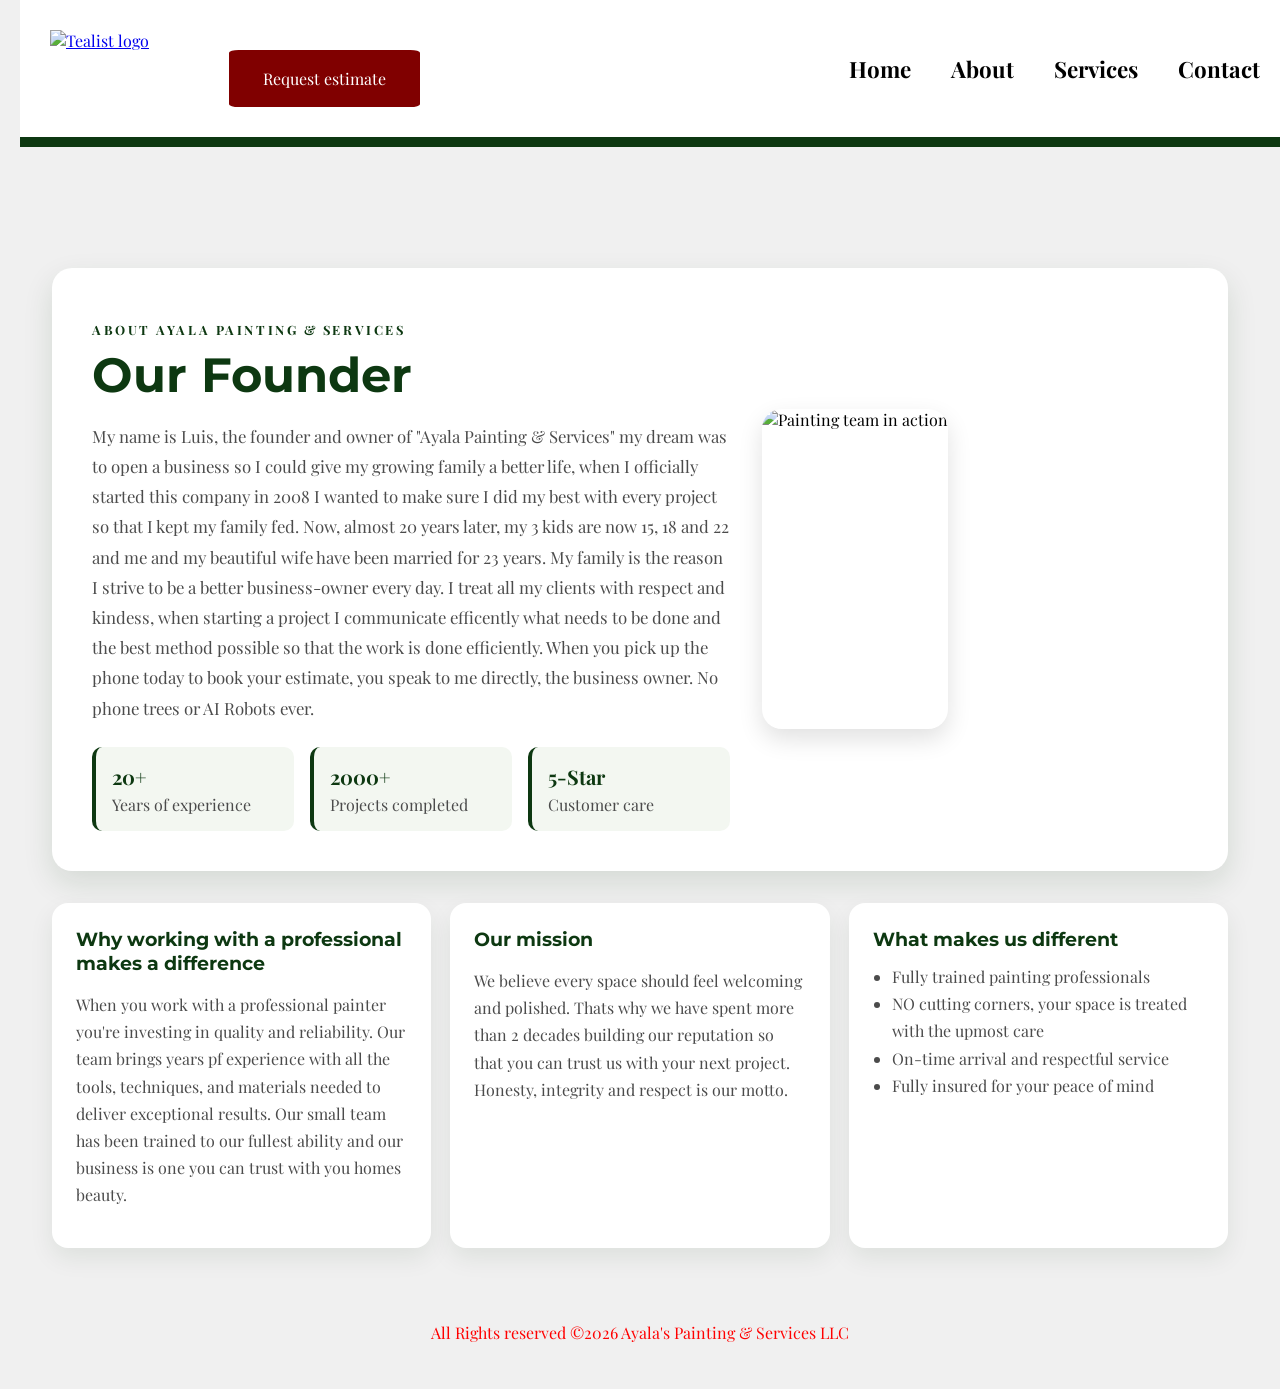
==== commit fa8d37a0: "Oct 19, 2026, 1:42 PM" ====
--- a/about-page.html
+++ b/about-page.html
@@ -22,7 +22,7 @@
     <div id="header">
         <div class="logo-container">
             <a href="index.html">
-            <img class="logo" src="foldername/foldername/officiallogo.jpeg" width="20%" alt="Tealist logo" > </a>
+            <img class="logo" src="desktop-luis-ayalaaps-official-repo/foldername/compressedimages%20/tinified/officiallogo%20copy.jpeg" width="20%" alt="Tealist logo" > </a>
             <div class="book-now">
                 <a href="contact-us.html">Request estimate</a>
             </div>
@@ -68,7 +68,7 @@
             </div>
 
             <div class="about-photo">
-                <img src="foldername/foldername/about us image .jpeg   " alt="Painting team in action">
+                <img src="desktop-luis-ayalaaps-official-repo/foldername/compressedimages%20/tinified/about%20us%20image%20%20copy.jpeg" alt="Painting team in action">
             </div>
         </section>
 
--- a/styles.css
+++ b/styles.css
@@ -5,6 +5,7 @@
     padding: 20px;
     background-color: #f0f0f0;
     color: black;
+    padding-top: 140px;
 
 }
 footer p{
